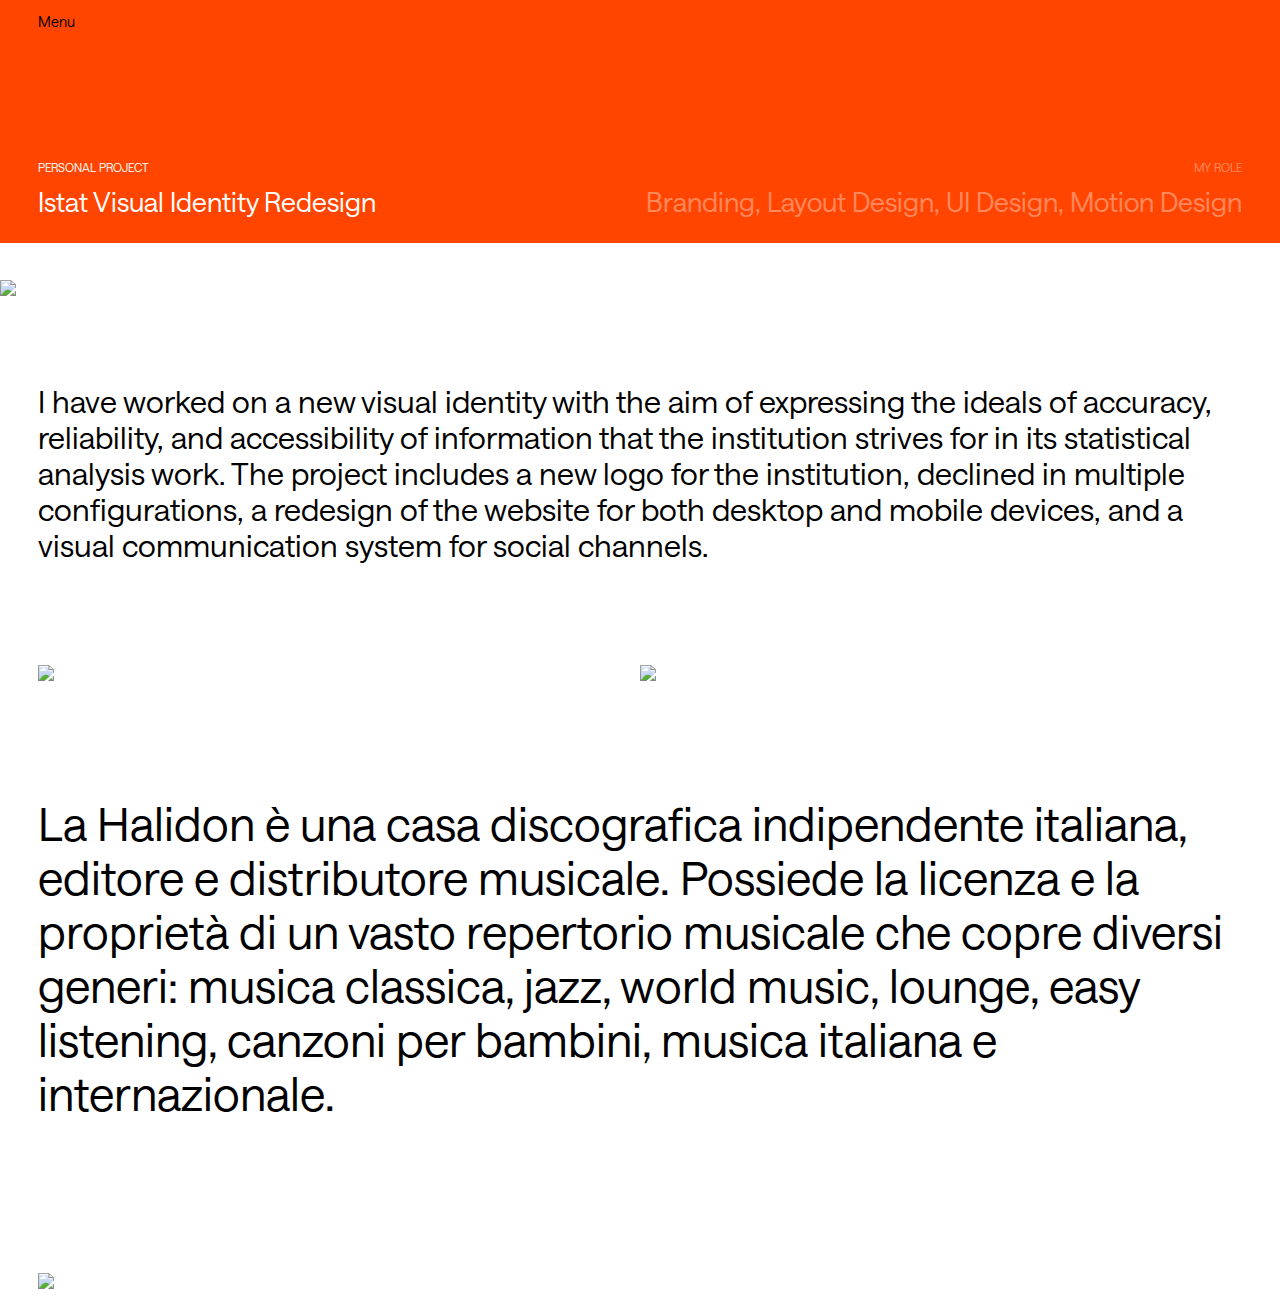
==== istat.html @ 894275ad "Add files via upload" ====
<!DOCTYPE html>
<html>
<head>
    <meta charset="UTF-8">
    <script src="https://ajax.googleapis.com/ajax/libs/jquery/3.7.1/jquery.min.js"></script>
    <link rel="stylesheet" href="portfolio.css">
    <link rel="stylesheet" href="projects.css">
    <style>
      .menu{
        background-color: orangered;
        color: white;
      }
      </style>
  </head>
<body>

<div class="menu">
<a href="index.html" class="home">Menu</a>

<div class="infoL">
    <div class="subtitle">PERSONAL PROJECT</div>
    <div class="title">Istat Visual Identity Redesign</div>
    </div>
    
    <div class="infoR">
    <div class="subtitle right">MY ROLE</div>
    <div class="subtitle right black">Branding, Layout Design, UI Design, Motion Design</div>
    </div>
</div>


<img class="copertina" src="Images/Istat/loghi.png">

<div class="introtext">
    I have worked on a new visual identity with the aim of expressing the ideals of accuracy, reliability, and accessibility of information that the institution strives for in its statistical analysis work.
    The project includes a new logo for the institution, declined in multiple configurations, a redesign of the website for both desktop and mobile devices, and a visual communication system for social channels.
</div>

<div class="bigcover">
<img class="twoimages" src="Images/Istat/desktop.png">
<img class="twoimages" src="Images/Istat/mobile.png">
</div>

<div class="conclusion">
  La Halidon è una casa discografica indipendente italiana,
editore e distributore musicale.
Possiede la licenza e la proprietà di un vasto repertorio musicale che copre diversi generi: musica classica, jazz, world music, lounge, easy listening, canzoni per bambini, musica italiana e internazionale.
</div>

<img class="bigcover" src="Images/Istat/socials.png">



</body>
</html>
---- portfolio.css ----
:root {
--background: white;
--size:4.2vw;
}



@font-face {
  font-family: sansMedium;
  src: url(Resources/SaansTRIAL-Medium.otf);
}

@font-face {
  font-family: sans;
  src: url(Resources/SaansTRIAL-Regular.otf);
}

@font-face {
  font-family: seriff;
  src: url(Resources/Teodor-Light.otf);
}

body {
  background-color: var(--background);
  margin: 0;
  color: black;
  font-size: var(--size);
  font-family: sans, helvetica, sans-serif;
  overflow: scroll;
}


.typing-container {
    position: fixed;
    left: 0;
    right: 0;
    width: 100vw;
    height: 100vh;
    text-align: center;
    z-index: 10;
    transition: opacity 1s;
}

    #data {
        font-size: 1.2vw;
        margin-bottom: 2vh;
      font-family: sans;
    }

    .sentence {
      position: absolute;
      left: 50%;
      top: 50%;
      transform: translateX(-50%) translateY(-50%);
       line-height: 1.5;
       transition: opacity 0.6s;
    }

    .group1 {
      font-size: 1.2vw;
      line-height: 1;
    }

    .link {
      transition: color 0.6s;
      cursor: pointer;
    }





    .input-cursor {
      display: inline-block;
      width: 1px;
      height: var(--size);
      background-color: black;
      margin-left: 0px;
      animation: blink .6s linear infinite alternate;
    }
  
  @keyframes blink {
    0% {opacity: 1;}
    40% {opacity: 1;}
    60% {opacity: 0;}
    100% {opacity: 0;}
  }



.progetti {
  font-size: 1.1vw;
  color: black;
  text-align: center;
  padding-top: 2vw;
  width: 100vw;
} 

#container_progetti {
  width: 30vw;
  padding-top: 2vw;
  margin-left: auto;
  margin-right: auto;
  text-align: center;
  z-index: 2;
}

.istat {
  width: 100%;
  height: auto;
  border-radius: 15px;
  box-sizing:border-box;
  padding: none;
  margin-top: -0.7vw;
  border: none;
  cursor: pointer;
}



  .contatti {
    position: fixed;
    bottom: 3vh;
    left: 50%;
    transform: translateX(-50%);
    font-size: 1.2vw;
  }

  .insta {
    bottom: 6vh;
  }

  .nolink {
    text-decoration: none;
    color: black;
  }

  .imagebox {
    position: relative;
    cursor: pointer;
  }

  .infos {
    position: absolute;
    right: -1vw;
    top: 0;
    text-align: left;
    transform: translateX(100%);
    font-size: 0.92vw;
    line-height: 1.4;
    opacity: 0;
    transition: opacity 0.2s;
  }

  .rolez {
    opacity: 36%;
  }
---- projects.css ----
@font-face {
    font-family: sans;
    src: url(Resources/SaansTRIAL-Regular.otf);
  }

* {
  box-sizing: border-box;
}

body {
    font-family: sans;
    color: black;
    position: relative;
}


.menu {
    width: 100vw;
    height: 27vh;
    position: relative;
}

.home {
    position: absolute;
    left: 3vw;
    top: 1vw;
    font-size: 1.1vw;
    text-decoration: none;
    color: black;
}


.infoL {
    position: absolute;
    left: 3vw;
    bottom: 2vw;
}

.infoR {
    position: absolute;
    right: 3vw;
    bottom: 2vw;
}


.subtitle {
    font-size: 0.9vw;
    margin-top: 3vw;
}

.right {
    text-align: right;
    opacity: 36%;
}

.black {
    margin-top: 1vw;
    font-size: 2.1vw;
}


.title {
    font-size: 2.1vw;
    margin-top: 1vw;
}

.copertina {
    width: 100vw;
}

.bigcover {
    width: 94vw;
    padding-top: 2vw;
    margin-right: 3vw;
    margin-left: 3vw;
}

.bigcover::after {
    content: "";
    clear: both;
    display: block;
  }

.twoimages {
    width: 50%;
    float: left;
    padding-right: 1px;
}

.three {
    width: 33%;
    float: left;
    padding-right: 1px;
}

.introtext {
    margin-top: 6vw;
    margin-bottom: 6vw;
    width: 94vw;
    margin-right: auto;
    margin-left: auto;
    font-size: 2.4vw;
}

.conclusion {
    margin-top: 9vw;
    margin-bottom: 9vw;
    width: 94vw;
    margin-right: auto;
    margin-left: auto;
    font-size: 3.6vw;
}

.video {
    width: 94vw;
    padding-top: 2vw;
    padding-bottom: 1vw;
    margin-right: 3vw;
    margin-left: 3vw;
}

.boxvideo {
    position: relative;
    cursor: pointer;
}

.defined {
    width: 50%;
    float: left;
    padding-right: 1px;
}

.rai {
    width: 100vw;
}

.app {
    width: 100%;
}

#play {
    width: 7vw;
    height: 7vw;
    border-radius: 50%;
    background-color: white;
    position: absolute;
    left: 50%;
    top: 50%;
    transform: translateX(-50%) translateY(-50%);
    font-size: 1.2vw;
    transition: opacity 0.3s, background-color 0.1s ;
}

.play {
    width: 7vw;
    height: 7vw;
    border-radius: 50%;
    background-color: white;
    position: absolute;
    left: 50%;
    top: 50%;
    transform: translateX(-50%) translateY(-50%);
    font-size: 1.2vw;
    transition: opacity 0.3s, background-color 0.1s ;
}

.center {
    position: absolute;
    left: 50%;
    top: 50%;
    transform: translateX(-50%) translateY(-50%);
}
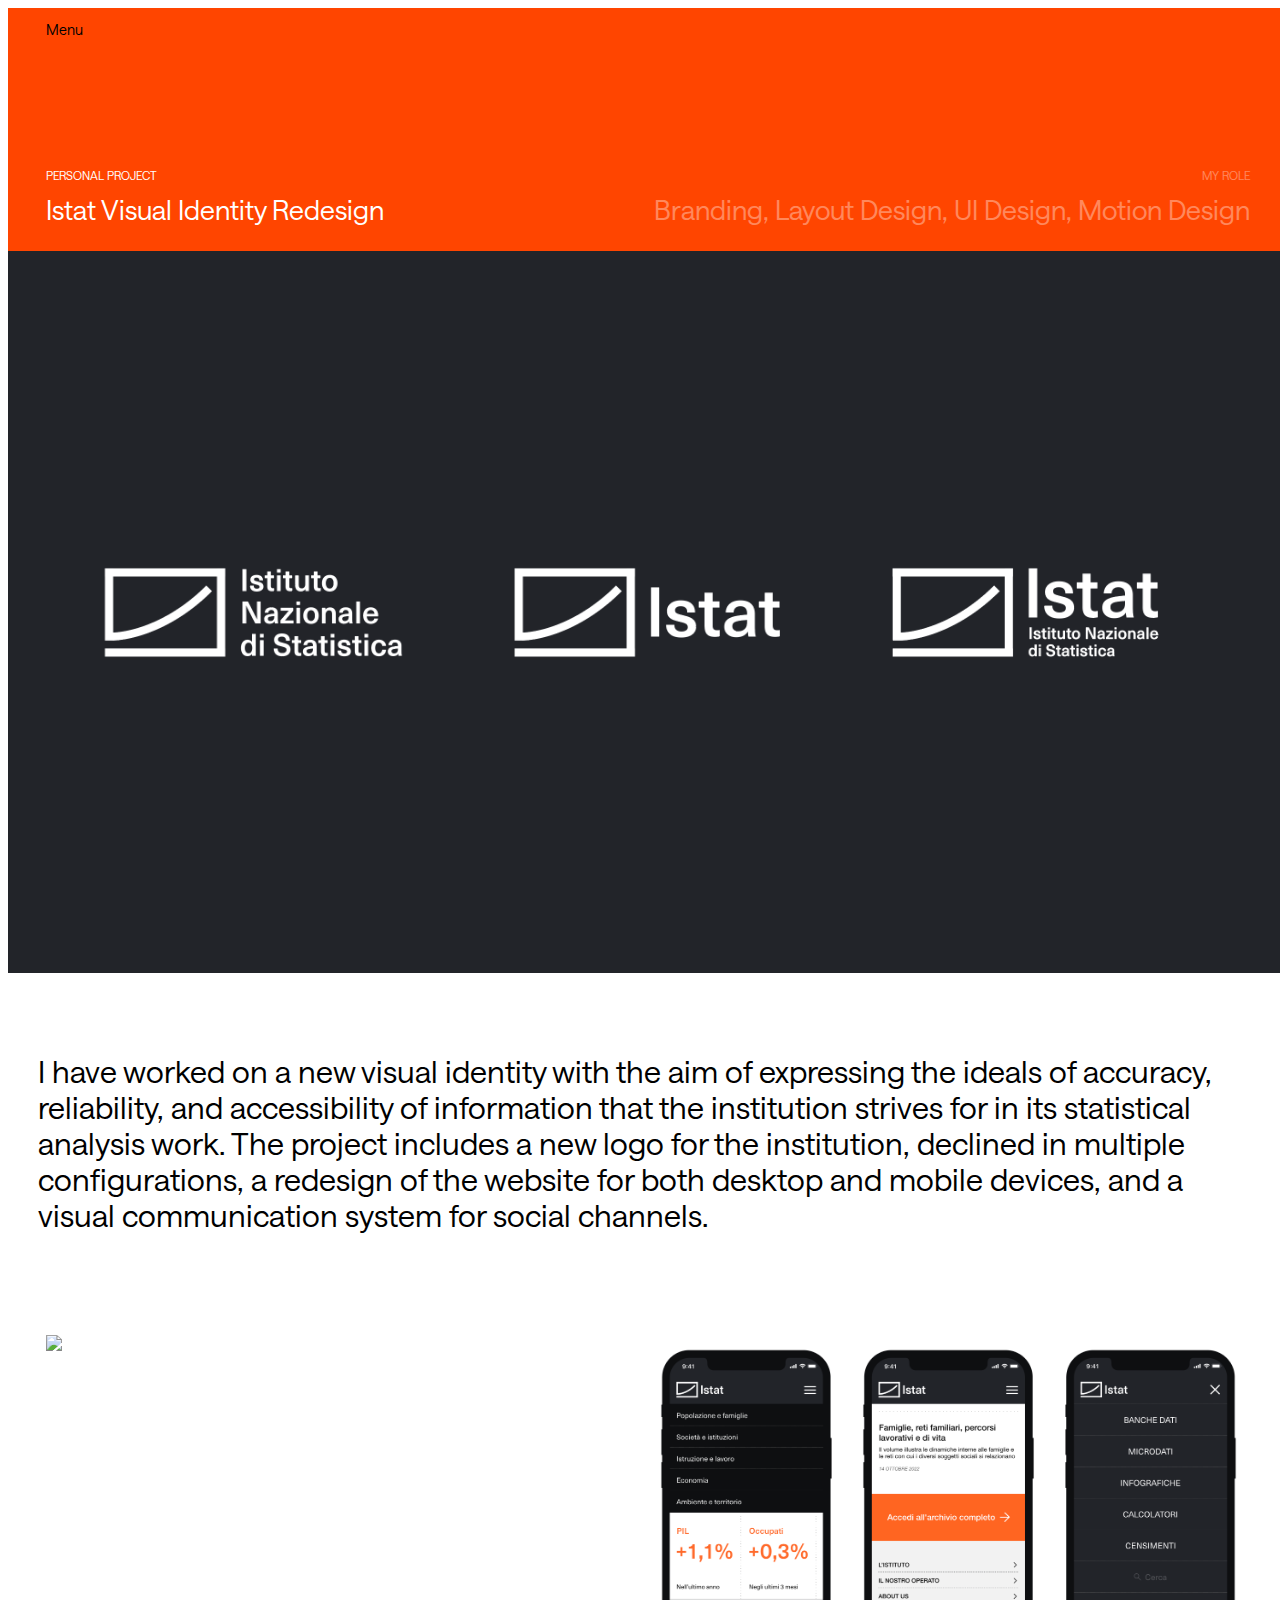
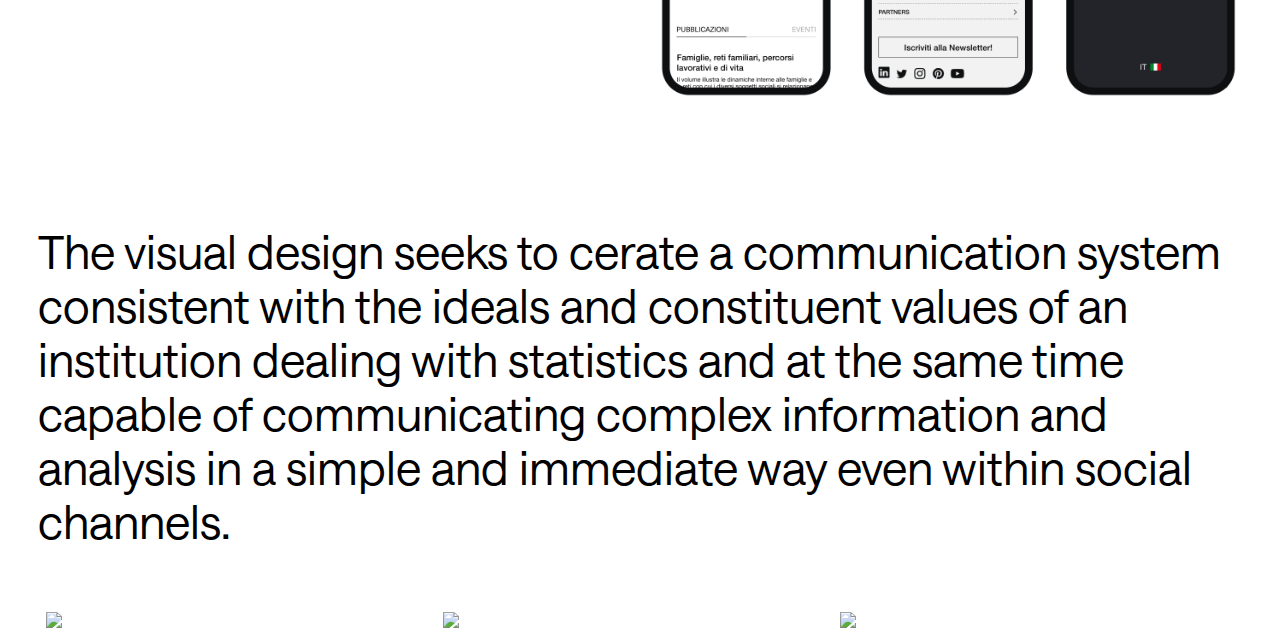
==== commit 3b5aa803: "Add files via upload" ====
--- a/istat.html
+++ b/istat.html
@@ -37,17 +37,19 @@
 </div>
 
 <div class="bigcover">
-<img class="twoimages" src="Images/Istat/desktop.png">
+<img class="twoimages" src="Images/Istat/desktop.gif">
 <img class="twoimages" src="Images/Istat/mobile.png">
 </div>
 
-<div class="conclusion">
-  La Halidon è una casa discografica indipendente italiana,
-editore e distributore musicale.
-Possiede la licenza e la proprietà di un vasto repertorio musicale che copre diversi generi: musica classica, jazz, world music, lounge, easy listening, canzoni per bambini, musica italiana e internazionale.
+<div class="conclusion" style="margin-bottom: 3vw;">
+  The visual design seeks to cerate a communication system consistent with the ideals and constituent values of an institution dealing with statistics and at the same time capable of communicating complex information and analysis in a simple and immediate way even within social channels.
 </div>
 
-<img class="bigcover" src="Images/Istat/socials.png">
+<div class="bigcover">
+  <img class="three" src="Images/Istat/istatsocials1.png">
+  <img class="three" src="Images/Istat/istatsocials2.png">
+  <img class="three" src="Images/Istat/socials3.gif">
+</div>
 
 
 
